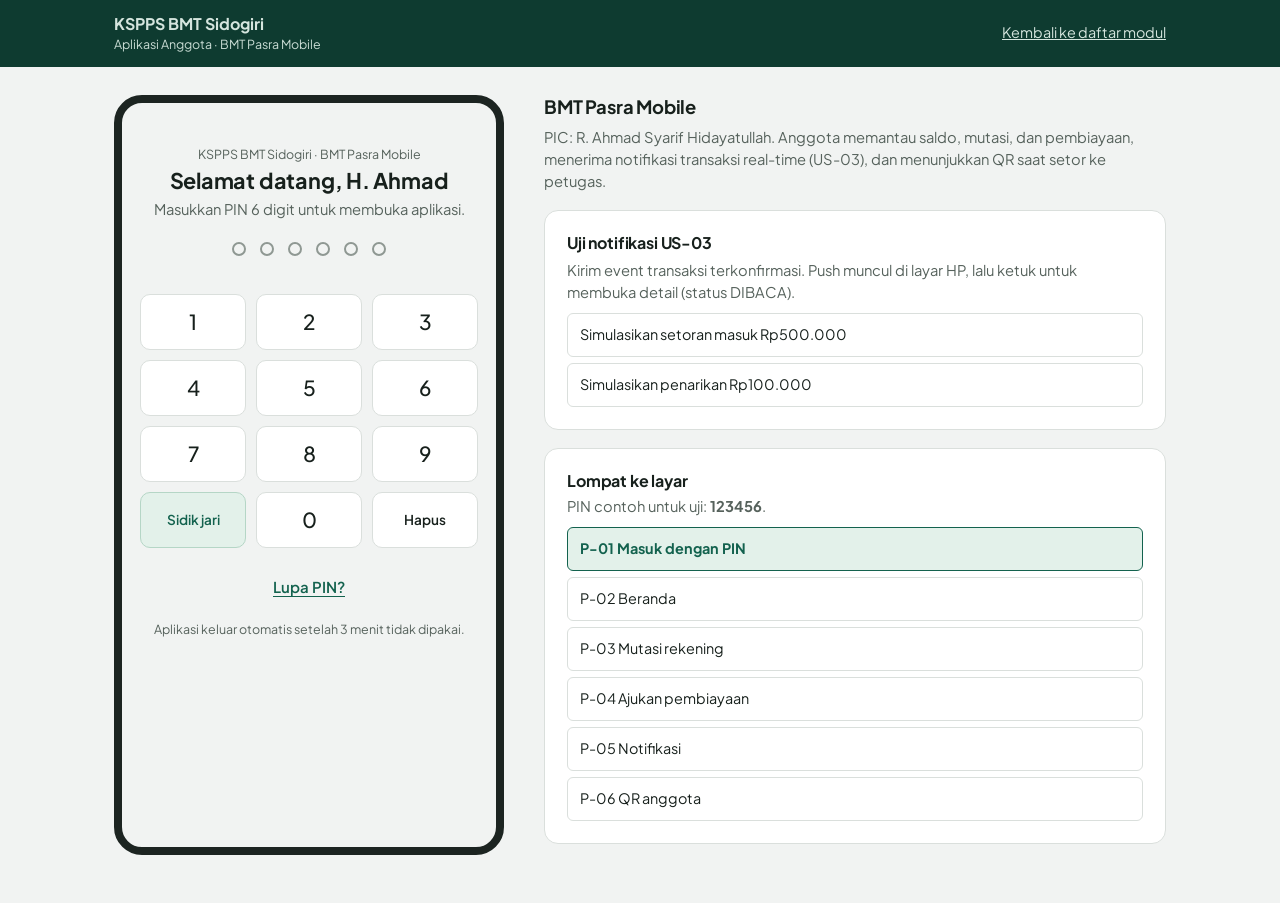
==== anggota.html @ eff4b8c4 "Prototype web UI KSPPS BMT Sidogiri" ====
<!DOCTYPE html>
<html lang="id">
<head>
  <meta charset="utf-8">
  <meta name="viewport" content="width=device-width, initial-scale=1">
  <title>BMT Pasra Mobile · Aplikasi Anggota · BMT Sidogiri</title>
  <link rel="preconnect" href="https://fonts.googleapis.com">
  <link rel="preconnect" href="https://fonts.gstatic.com" crossorigin>
  <link href="https://fonts.googleapis.com/css2?family=Plus+Jakarta+Sans:wght@400;500;600;700;800&display=swap" rel="stylesheet">
  <link rel="stylesheet" href="css/style.css">
</head>
<body class="mobile-page">
  <a class="skip-link" href="#main">Lewati ke konten</a>
  <header class="mobile-top">
    <div class="mobile-top-inner">
      <a class="bo-brand" href="index.html"><strong>KSPPS BMT Sidogiri</strong><span>Aplikasi Anggota · BMT Pasra Mobile</span></a>
      <a href="index.html">Kembali ke daftar modul</a>
    </div>
  </header>

  <main class="mobile-stage" id="main">
    <h1 class="sr-only">Prototype aplikasi anggota BMT Pasra Mobile</h1>
    <div class="phone" aria-label="Layar HP anggota">
      <div id="pushSlot" aria-live="assertive"></div>

      <!-- P-01 PIN -->
      <section class="phone-screen" id="p01" aria-labelledby="p01t">
        <div style="text-align:center;padding-top:22px">
          <p class="m-note">KSPPS BMT Sidogiri · BMT Pasra Mobile</p>
          <h2 id="p01t" style="font-size:1.35rem;margin:4px 0">Selamat datang, H. Ahmad</h2>
          <p style="color:var(--muted);font-size:.92rem">Masukkan PIN 6 digit untuk membuka aplikasi.</p>
        </div>
        <div class="pin-dots" id="pinDots" aria-hidden="true"><i></i><i></i><i></i><i></i><i></i><i></i></div>
        <p class="sr-only" aria-live="polite" id="pinSr"></p>
        <p class="field-error" id="pinErr" role="alert" style="text-align:center;min-height:1.2em"></p>
        <div class="keypad" id="keypad">
          <button type="button" data-k="1">1</button><button type="button" data-k="2">2</button><button type="button" data-k="3">3</button>
          <button type="button" data-k="4">4</button><button type="button" data-k="5">5</button><button type="button" data-k="6">6</button>
          <button type="button" data-k="7">7</button><button type="button" data-k="8">8</button><button type="button" data-k="9">9</button>
          <button type="button" class="small bio" data-k="bio">Sidik jari</button><button type="button" data-k="0">0</button><button type="button" class="small" data-k="del" aria-label="Hapus satu digit">Hapus</button>
        </div>
        <button type="button" class="btn-link" id="btnForgot" style="margin:18px auto 0;min-height:44px">Lupa PIN?</button>
        <p class="m-note" style="text-align:center;margin-top:10px">Aplikasi keluar otomatis setelah 3 menit tidak dipakai.</p>
      </section>

      <!-- P-02 Beranda -->
      <section class="phone-screen" id="p02" hidden aria-labelledby="p02t">
        <div class="m-head"><div><h2 id="p02t">Halo, H. Ahmad</h2><p>ID anggota 04312 · Pasar Dinoyo</p></div>
          <button type="button" class="btn btn-primary" data-go="p06" style="min-height:40px;padding:0 12px;font-size:.85rem">QR saya</button></div>
        <div class="balance"><span>Saldo simpanan</span><strong id="saldoBig"></strong><small id="saldoUpd"></small></div>
        <div class="m-card"><div class="m-row" style="padding:0"><span>Sisa pembiayaan</span><span class="badge badge-green">Lancar</span></div><strong style="font-size:1.1rem" id="sisaBig"></strong></div>
        <button type="button" class="btn btn-secondary btn-block" data-go="p04">Ajukan pembiayaan</button>
        <div class="m-row" style="margin-top:14px;align-items:center"><h3>Transaksi terakhir</h3><button type="button" class="btn-link" data-go="p03" style="min-height:44px">Lihat semua</button></div>
        <div class="m-card" id="recentTx"></div>
      </section>

      <!-- P-03 Mutasi -->
      <section class="phone-screen" id="p03" hidden aria-labelledby="p03t">
        <div class="m-head"><div><h2 id="p03t">Mutasi rekening</h2><p>September 2026</p></div></div>
        <div class="chipbar" id="mutasiFilter" role="group" aria-label="Saring mutasi">
          <button type="button" aria-pressed="true" data-mf="">Semua</button>
          <button type="button" aria-pressed="false" data-mf="Simpanan">Simpanan</button>
          <button type="button" aria-pressed="false" data-mf="Pembiayaan">Pembiayaan</button>
        </div>
        <div class="m-card" style="background:var(--brand-100)"><div class="m-row" style="padding:0"><span style="color:var(--text)">Saldo simpanan akhir</span><strong id="saldoAkhir"></strong></div>
          <p class="m-note" id="mutasiSum"></p></div>
        <div class="m-card" id="mutasiList"></div>
        <p class="m-note">Data contoh ilustrasi dari laporan kelompok.</p>
      </section>

      <!-- P-04 Ajukan pembiayaan -->
      <section class="phone-screen" id="p04" hidden aria-labelledby="p04t">
        <div class="m-head"><div><h2 id="p04t">Ajukan pembiayaan</h2><p>Pengajuan diteruskan ke analis kredit cabang Anda.</p></div></div>
        <div class="m-card"><ol class="mini-track" id="ajuTrack"></ol></div>
        <form id="ajuForm" novalidate style="display:grid;gap:14px">
          <div class="field"><label for="aJumlah">Jumlah pembiayaan</label><input class="input" id="aJumlah" inputmode="numeric" placeholder="Rp 0"></div>
          <div class="field"><label for="aAkad">Akad</label>
            <select class="select" id="aAkad"><option value="">Pilih akad</option><option>Murabahah</option><option>Musyarakah</option><option>Mudharabah</option></select></div>
          <div class="field"><label for="aTujuan">Tujuan pembiayaan</label><input class="input" id="aTujuan" placeholder="Contoh: tambah stok dagangan"></div>
          <div class="field"><label class="check" for="aConsent"><input type="checkbox" id="aConsent"> Saya setuju data simpanan dan usaha saya dipakai untuk menilai kelayakan pembiayaan.</label></div>
          <button class="btn btn-primary btn-block" type="submit" id="aSubmit">Kirim pengajuan</button>
        </form>
      </section>

      <!-- P-05 Notifikasi -->
      <section class="phone-screen" id="p05" hidden aria-labelledby="p05t">
        <div class="m-head"><div><h2 id="p05t">Notifikasi</h2><p>Pemberitahuan setiap ada transaksi di rekening Anda.</p></div></div>
        <div class="chipbar" id="notifFilter" role="group" aria-label="Saring notifikasi">
          <button type="button" aria-pressed="true" data-nf="all">Semua</button>
          <button type="button" aria-pressed="false" data-nf="unread">Belum dibaca</button>
        </div>
        <div class="m-card" id="notifList" style="padding:4px 14px"></div>
        <p class="m-note">Notifikasi yang sama juga dikirim lewat WhatsApp atau SMS.</p>
      </section>

      <!-- Detail transaksi (S3 US-03) -->
      <section class="phone-screen" id="p05d" hidden aria-labelledby="p05dt">
        <div class="m-back"><button type="button" data-go="p05" aria-label="Kembali ke Notifikasi"><svg viewBox="0 0 24 24" aria-hidden="true"><path d="M15 5l-7 7 7 7"/></svg></button><h2 id="p05dt" style="font-size:1.2rem">Detail transaksi</h2></div>
        <div id="notifDetail"></div>
      </section>

      <!-- P-06 QR anggota -->
      <section class="phone-screen" id="p06" hidden aria-labelledby="p06t">
        <div class="m-back"><button type="button" data-go="p02" aria-label="Kembali ke Beranda"><svg viewBox="0 0 24 24" aria-hidden="true"><path d="M15 5l-7 7 7 7"/></svg></button><h2 id="p06t" style="font-size:1.2rem">QR anggota</h2></div>
        <div class="m-card" style="text-align:center;margin-top:8px">
          <svg class="qr" viewBox="0 0 21 21" role="img" aria-label="Penanda tempat QR anggota 04312, bukan kode QR asli" id="qrSvg"></svg>
          <p class="m-note">[QR contoh: kode asli dibuat sistem dari ID anggota]</p>
          <strong style="display:block;margin-top:10px">H. Ahmad</strong>
          <p class="m-note">ID anggota 04312 · Pasar Dinoyo</p>
          <span class="badge badge-green" style="margin-top:8px">Anggota aktif</span>
        </div>
        <div class="m-card" style="background:var(--brand-100)"><strong>Tunjukkan QR ini ke petugas lapangan saat setor.</strong>
          <p style="font-size:.85rem;margin-top:6px">QR ini sama dengan yang tercetak di kartu anggota, jadi tetap bisa dipindai walau HP petugas sedang offline.</p></div>
        <p class="m-note" style="text-align:center">Jangan bagikan foto QR ini ke orang lain. Kartu hilang? Laporkan ke kantor cabang.</p>
      </section>

      <nav class="tabbar" id="tabbar" hidden aria-label="Menu aplikasi anggota">
        <button type="button" data-tab="p02"><svg viewBox="0 0 24 24" aria-hidden="true"><path d="M4 11l8-7 8 7v9h-5v-6H9v6H4z"/></svg>Beranda</button>
        <button type="button" data-tab="p03"><svg viewBox="0 0 24 24" aria-hidden="true"><path d="M8 6h12M8 12h12M8 18h12M4 6h.01M4 12h.01M4 18h.01"/></svg>Mutasi</button>
        <button type="button" data-tab="p04"><svg viewBox="0 0 24 24" aria-hidden="true"><path d="M7 3h7l5 5v13H7z"/><path d="M14 3v5h5M13 12v6M10 15h6"/></svg>Ajukan</button>
        <button type="button" data-tab="p05"><svg viewBox="0 0 24 24" aria-hidden="true"><path d="M6 16V11a6 6 0 0112 0v5l2 2H4z"/><path d="M10 20a2 2 0 004 0"/></svg><span>Notifikasi <span class="tab-count" id="unreadCount"></span></span></button>
      </nav>
    </div>

    <aside class="side" aria-labelledby="sideTitle">
      <h2 id="sideTitle">BMT Pasra Mobile</h2>
      <p>PIC: R. Ahmad Syarif Hidayatullah. Anggota memantau saldo, mutasi, dan pembiayaan, menerima notifikasi transaksi real-time (US-03), dan menunjukkan QR saat setor ke petugas.</p>
      <div class="card">
        <h3>Uji notifikasi US-03</h3>
        <p style="margin-top:6px">Kirim event transaksi terkonfirmasi. Push muncul di layar HP, lalu ketuk untuk membuka detail (status DIBACA).</p>
        <div class="jump">
          <button type="button" id="simIn">Simulasikan setoran masuk Rp500.000</button>
          <button type="button" id="simOut">Simulasikan penarikan Rp100.000</button>
        </div>
      </div>
      <div class="card">
        <h3>Lompat ke layar</h3>
        <p class="field-hint" style="margin-top:4px">PIN contoh untuk uji: <strong>123456</strong>.</p>
        <div class="jump" id="jump">
          <button type="button" data-jump="p01">P-01 Masuk dengan PIN</button>
          <button type="button" data-jump="p02">P-02 Beranda</button>
          <button type="button" data-jump="p03">P-03 Mutasi rekening</button>
          <button type="button" data-jump="p04">P-04 Ajukan pembiayaan</button>
          <button type="button" data-jump="p05">P-05 Notifikasi</button>
          <button type="button" data-jump="p06">P-06 QR anggota</button>
        </div>
      </div>
    </aside>
  </main>

  <script src="js/app.js" defer></script>
  <script src="js/anggota.js" defer></script>
</body>
</html>
---- css/style.css ----
/* BMT Mobile Field System: gaya bersama untuk semua modul.
   Token warna dan tipografi diambil dari halaman Ringkasan di Figma "Tugas APS Projek Akhir". */

:root {
  --brand-900: #0e3b30;   /* header back office, identitas hijau BMT */
  --brand-700: #13624e;   /* tombol utama, tab aktif, progres */
  --brand-100: #e3f1ea;
  --accent: #a86f0a;      /* hanya penanda posisi sekarang di jalur status */
  --accent-100: #fbefd6;
  --accent-text: #7a4f00;

  --bg: #f1f3f2;
  --surface: #ffffff;
  --surface-2: #eceeed;
  --line: #dadfdc;
  --text: #17201c;
  --muted: #56625c;

  --red: #b3261e;
  --red-100: #fce4e2;
  --blue: #1f5c99;
  --blue-100: #e3eef8;

  --radius-s: 6px;
  --radius-m: 10px;
  --radius-l: 14px;

  --font: "Plus Jakarta Sans", system-ui, -apple-system, "Segoe UI", sans-serif;
}

*, *::before, *::after { box-sizing: border-box; }

html { -webkit-text-size-adjust: 100%; }
[hidden] { display: none !important; }

body {
  margin: 0;
  font-family: var(--font);
  font-size: 15px;
  line-height: 1.5;
  color: var(--text);
  background: var(--bg);
}

h1, h2, h3, h4 { margin: 0; line-height: 1.25; letter-spacing: -0.01em; }
h1 { font-size: clamp(1.6rem, 2.4vw + 0.8rem, 2rem); font-weight: 700; }
h2 { font-size: 1.15rem; font-weight: 700; }
h3 { font-size: 1rem; font-weight: 700; }
p { margin: 0; }

a { color: var(--brand-700); }

/* Semua kontrol yang bisa dipakai menunjukkan kursor tangan (R-39). */
a[href], button:not(:disabled), summary, select:not(:disabled),
label[for], input[type="checkbox"]:not(:disabled), input[type="radio"]:not(:disabled),
[role="tab"] { cursor: pointer; }
button:disabled, input:disabled, select:disabled { cursor: not-allowed; }

:focus-visible {
  outline: 3px solid var(--accent);
  outline-offset: 2px;
  border-radius: 4px;
}

.sr-only {
  position: absolute; width: 1px; height: 1px; padding: 0; margin: -1px;
  overflow: hidden; clip: rect(0 0 0 0); white-space: nowrap; border: 0;
}

.skip-link {
  position: absolute; left: 12px; top: -60px; z-index: 100;
  background: var(--surface); color: var(--brand-900); padding: 10px 14px;
  border-radius: var(--radius-s); font-weight: 600;
}
.skip-link:focus { top: 12px; }

/* ---------- Tombol ---------- */
.btn {
  display: inline-flex; align-items: center; justify-content: center; gap: 8px;
  min-height: 44px; padding: 0 18px;
  font: inherit; font-weight: 600; font-size: 0.95rem;
  border-radius: var(--radius-s);
  border: 1.5px solid transparent;
  text-decoration: none; white-space: nowrap;
  transition: background-color 0.15s, border-color 0.15s, color 0.15s;
}
.btn-primary { background: var(--brand-700); color: #fff; }
.btn-primary:hover:not(:disabled) { background: var(--brand-900); }
.btn-primary:active:not(:disabled) { background: #072a22; }
.btn-secondary { background: var(--surface); color: var(--brand-700); border-color: var(--brand-700); }
.btn-secondary:hover:not(:disabled) { background: var(--brand-100); }
.btn-secondary:active:not(:disabled) { background: #cfe6da; }
.btn-danger { background: var(--surface); color: var(--red); border-color: var(--red); }
.btn-danger:hover:not(:disabled) { background: var(--red-100); }
.btn-danger:active:not(:disabled) { background: #f8cfcb; }
.btn:disabled {
  background: var(--surface-2); color: #6b736f;
  border: 1.5px dashed #b9c0bc;
}
.btn-block { width: 100%; }
.btn-link {
  background: none; border: 0; padding: 0; min-height: 0;
  color: var(--brand-700); font: inherit; font-weight: 600;
  text-decoration: underline; text-underline-offset: 3px;
}
.btn-link:hover { color: var(--brand-900); }
.btn-link.danger { color: var(--red); }
.btn-link:disabled { color: #6b736f; text-decoration: none; border: 0; background: none; }

/* ---------- Badge status ---------- */
.badge {
  display: inline-block; padding: 2px 8px; border-radius: 5px;
  font-size: 0.78rem; font-weight: 600; white-space: nowrap; line-height: 1.6;
}
.badge-green { background: var(--brand-100); color: var(--brand-700); }
.badge-amber { background: var(--accent-100); color: var(--accent-text); }
.badge-red { background: var(--red-100); color: var(--red); }
.badge-blue { background: var(--blue-100); color: var(--blue); }
.badge-grey { background: var(--surface-2); color: #47504b; }

/* ---------- Field ---------- */
.field { display: flex; flex-direction: column; gap: 6px; min-width: 0; }
.field label, .field .label { font-size: 0.85rem; font-weight: 600; color: var(--text); }
.input, .select, .textarea {
  width: 100%; min-height: 44px; padding: 10px 12px;
  font: inherit; color: var(--text);
  background: var(--surface);
  border: 1.5px solid #b9c0bc; border-radius: var(--radius-s);
}
.textarea { min-height: 80px; resize: vertical; }
.input:hover, .select:hover, .textarea:hover { border-color: #8f9893; }
.input:focus, .select:focus, .textarea:focus { border-color: var(--brand-700); outline: 3px solid rgba(19, 98, 78, 0.25); outline-offset: 0; }
.input[readonly] { background: var(--surface-2); color: var(--muted); }
.input:disabled, .select:disabled, .textarea:disabled { background: var(--surface-2); color: #6b736f; }
.field.has-error .input, .field.has-error .select, .field.has-error .textarea { border-color: var(--red); }
.field-error { color: var(--red); font-size: 0.8rem; font-weight: 500; min-height: 0; }
.field-hint { color: var(--muted); font-size: 0.8rem; }
.input-row { display: flex; gap: 8px; }
.input-row .input { flex: 1; }

.check {
  display: flex; gap: 10px; align-items: flex-start; font-size: 0.9rem;
}
.check input { width: 20px; height: 20px; margin: 2px 0 0; accent-color: var(--brand-700); flex: none; }

/* ---------- Kartu & tata letak ---------- */
.card {
  background: var(--surface);
  border: 1px solid var(--line);
  border-radius: var(--radius-l);
  padding: 22px;
}
.card > h2 { margin-bottom: 16px; }
.card-head { display: flex; align-items: center; justify-content: space-between; gap: 12px; flex-wrap: wrap; margin-bottom: 16px; }
.card-head h2 { margin: 0; }

.notice {
  padding: 12px 16px; border-radius: var(--radius-m); font-size: 0.92rem; font-weight: 500;
}
.notice-amber { background: var(--accent-100); color: var(--accent-text); }
.notice-red { background: var(--red-100); color: var(--red); border: 1px solid #e9a59f; }
.notice-green { background: var(--brand-100); color: var(--brand-700); }

.kv { display: flex; justify-content: space-between; gap: 16px; padding: 10px 0; border-bottom: 1px solid var(--line); font-size: 0.92rem; }
.kv dt { color: var(--muted); }
.kv dd { margin: 0; font-weight: 600; text-align: right; }

.footnote { color: var(--muted); font-size: 0.8rem; margin-top: 28px; }

/* ---------- Tabel ---------- */
.table-wrap { overflow-x: auto; -webkit-overflow-scrolling: touch; position: relative; }
table { width: 100%; border-collapse: collapse; font-size: 0.9rem; }
thead th {
  text-align: left; font-weight: 600; font-size: 0.8rem; color: #47504b;
  background: var(--surface-2); padding: 10px 14px; white-space: nowrap;
}
tbody td { padding: 12px 14px; border-bottom: 1px solid var(--line); vertical-align: middle; }
tbody tr.is-selected td { background: #e8f2ed; }
td .sub { display: block; color: var(--muted); font-size: 0.8rem; }
.num { font-variant-numeric: tabular-nums; white-space: nowrap; }
.stack .card tbody td, .stack .card thead th { padding-left: 10px; padding-right: 10px; }
.row-select {
  background: none; border: 0; padding: 4px 0; font: inherit; font-weight: 700; color: var(--text);
  text-align: left; min-height: 36px;
}
.row-select:hover { color: var(--brand-700); text-decoration: underline; }

/* ---------- Jalur status (motif identitas: titik emas = posisi sekarang) ---------- */
.track {
  list-style: none; margin: 0; padding: 0;
  display: flex; align-items: flex-start;
}
.track li { flex: 1; display: flex; flex-direction: column; align-items: center; text-align: center; position: relative; min-width: 0; }
.track li::before {
  content: ""; position: absolute; top: 13px; left: calc(-50% + 18px); right: calc(50% + 18px);
  height: 2px; background: var(--line);
}
.track li:first-child::before { display: none; }
.track li.done::before, .track li.current::before { background: var(--brand-700); }
.track .dot {
  width: 28px; height: 28px; border-radius: 50%; display: grid; place-items: center;
  font-size: 0.75rem; font-weight: 600; color: var(--muted);
  border: 1.5px solid #8f9893; background: var(--surface); position: relative; z-index: 1;
}
.track li.done .dot { background: var(--brand-700); border-color: var(--brand-700); color: #fff; }
.track li.current .dot { border: 2.5px solid var(--accent); color: var(--accent-text); background: var(--accent-100); }
.track .step-label { margin-top: 8px; font-size: 0.8rem; color: var(--muted); }
.track li.current .step-label, .track li.done .step-label { color: var(--text); font-weight: 600; }
.track .now { margin-top: 6px; }

.track-v { list-style: none; margin: 0; padding: 0; }
.track-v li { display: grid; grid-template-columns: 24px 1fr; gap: 10px; position: relative; padding-bottom: 14px; }
.track-v li::after {
  content: ""; position: absolute; left: 11px; top: 24px; bottom: 0; width: 2px; background: var(--line);
}
.track-v li:last-child::after { display: none; }
.track-v li.done::after { background: var(--brand-700); }
.track-v .dot { width: 24px; height: 24px; border-radius: 50%; border: 1.5px solid #8f9893; background: var(--surface); display: grid; place-items: center; }
.track-v li.done .dot { background: var(--brand-700); border-color: var(--brand-700); }
.track-v li.current .dot { border: 2.5px solid var(--accent); background: var(--accent-100); }
.track-v .t { font-weight: 600; font-size: 0.92rem; }
.track-v .s { font-size: 0.8rem; color: var(--muted); }
.track-v li.current .s { color: var(--accent-text); }

.check-svg { width: 12px; height: 12px; stroke: #fff; stroke-width: 3; fill: none; }

/* ---------- Bar progres ---------- */
.bar { height: 7px; border-radius: 4px; background: var(--surface-2); overflow: hidden; }
.bar > span { display: block; height: 100%; background: var(--brand-700); border-radius: 4px; transition: width 0.3s; }
.bar.weak > span { background: #8a5a00; }

/* ---------- Toast ---------- */
.toast-region {
  position: fixed; right: 20px; bottom: 20px; z-index: 60;
  display: flex; flex-direction: column; gap: 8px; max-width: min(440px, calc(100vw - 40px));
}
.toast {
  background: var(--brand-900); color: #fff; padding: 12px 16px; border-radius: var(--radius-m);
  font-size: 0.9rem; box-shadow: 0 6px 18px rgba(14, 59, 48, 0.25);
  animation: toast-in 0.2s ease-out;
}
@keyframes toast-in { from { opacity: 0; transform: translateY(6px); } to { opacity: 1; transform: none; } }

/* ---------- Dialog ---------- */
dialog.modal {
  border: 0; border-radius: var(--radius-l); padding: 26px; width: min(460px, calc(100vw - 32px));
  color: var(--text); box-shadow: 0 18px 48px rgba(0, 0, 0, 0.25);
}
dialog.modal::backdrop { background: rgba(23, 32, 28, 0.45); }
dialog.modal h2 { margin-bottom: 8px; }
.modal-actions { display: flex; justify-content: flex-end; gap: 10px; margin-top: 20px; flex-wrap: wrap; }

.spinner {
  width: 30px; height: 30px; border-radius: 50%;
  border: 3px solid var(--surface-2); border-top-color: var(--brand-700);
  animation: spin 0.9s linear infinite;
}
@keyframes spin { to { transform: rotate(360deg); } }

.steps-list { list-style: none; padding: 0; margin: 14px 0 0; font-size: 0.92rem; }
.steps-list li { padding: 4px 0; color: var(--muted); }
.steps-list li.ok { color: var(--text); }
.steps-list li.ok::before { content: "\2713  "; color: var(--brand-700); font-weight: 700; }
.steps-list li.wait::before { content: "\2026  "; }

/* ---------- Status data (kosong, memuat, gagal) ---------- */
.state {
  padding: 26px 20px; border-radius: var(--radius-m); text-align: center;
  background: var(--surface-2); display: flex; flex-direction: column; align-items: center; gap: 8px;
}
.state h3 { font-size: 1rem; }
.state p { color: var(--muted); font-size: 0.88rem; max-width: 46ch; }
.state.error { background: var(--red-100); }
.state.error h3, .state.error p { color: var(--red); }
.skeleton { width: 100%; max-width: 420px; display: grid; gap: 8px; justify-items: center; }
.skeleton span { display: block; height: 10px; border-radius: 5px; background: #d4d9d6; }
.skeleton span:nth-child(1) { width: 90%; }
.skeleton span:nth-child(2) { width: 70%; }
.skeleton span:nth-child(3) { width: 80%; }

/* ---------- Panel uji (kontrol khusus prototype) ---------- */
.testbar {
  border: 1.5px dashed #b9c0bc; border-radius: var(--radius-m); background: var(--surface);
  padding: 0 16px; margin-bottom: 20px; font-size: 0.88rem;
}
.testbar summary { padding: 12px 0; font-weight: 600; color: #47504b; min-height: 44px; display: flex; align-items: center; }
.testbar .testbar-body { display: flex; gap: 16px; flex-wrap: wrap; padding-bottom: 16px; align-items: flex-end; }
.testbar .field { min-width: 220px; }

/* ============================================================
   BACK OFFICE (web)
   ============================================================ */
.bo-header { background: var(--brand-900); color: #fff; }
.bo-header-inner {
  max-width: 1440px; margin: 0 auto; padding: 0 28px;
  display: flex; align-items: center; gap: 24px; min-height: 64px;
}
.bo-brand { color: #fff; text-decoration: none; line-height: 1.25; flex: none; }
.bo-brand strong { display: block; font-size: 1rem; }
.bo-brand span { font-size: 0.78rem; color: #c9dcd4; }
.bo-nav { flex: 1; display: flex; justify-content: center; }
.bo-nav ul { list-style: none; display: flex; gap: 4px; margin: 0; padding: 0; }
.bo-nav a {
  display: flex; align-items: center; min-height: 64px; padding: 0 12px;
  color: #d5e5de; text-decoration: none; font-weight: 500; font-size: 0.93rem;
  border-bottom: 3px solid transparent;
}
.bo-nav a:hover { color: #fff; }
.bo-nav a[aria-current="page"] { color: #fff; font-weight: 700; border-bottom-color: var(--accent); }
.bo-role {
  flex: none; background: rgba(255, 255, 255, 0.1); border-radius: var(--radius-s);
  padding: 7px 12px; font-size: 0.8rem; font-weight: 600;
}

.subnav { background: var(--surface); border-bottom: 1px solid var(--line); }
.subnav-inner { max-width: 1440px; margin: 0 auto; padding: 0 28px; display: flex; gap: 8px; overflow-x: auto; }
.subnav [role="tab"] {
  background: none; border: 0; border-bottom: 3px solid transparent;
  min-height: 48px; padding: 0 12px; font: inherit; font-size: 0.93rem; color: var(--muted); white-space: nowrap;
}
.subnav [role="tab"]:hover { color: var(--text); }
.subnav [role="tab"][aria-selected="true"] { color: var(--brand-700); font-weight: 700; border-bottom-color: var(--brand-700); }

.bo-main { max-width: 1440px; margin: 0 auto; padding: 32px 28px 48px; }
.page-head { margin-bottom: 22px; }
.page-head p { color: var(--muted); margin-top: 6px; }

.layout-2 { display: grid; grid-template-columns: minmax(0, 1fr) 400px; gap: 22px; align-items: start; }
.stack { display: grid; gap: 22px; }
.layout-2 > *, .stack > *, .form-grid > * { min-width: 0; }

.form-grid { display: grid; grid-template-columns: 1fr 1fr; gap: 16px 18px; }
.form-grid .full { grid-column: 1 / -1; }
.form-section { color: var(--brand-700); font-size: 0.98rem; font-weight: 700; margin: 6px 0 -4px; grid-column: 1 / -1; }

.dropzone {
  border: 1.5px dashed #8f9893; border-radius: var(--radius-m); background: var(--bg);
  padding: 24px; text-align: center; display: block;
}
.dropzone.is-over { border-color: var(--brand-700); background: var(--brand-100); }
.dropzone strong { display: block; font-size: 0.95rem; }
.dropzone span { color: var(--muted); font-size: 0.82rem; }
.chips { display: flex; gap: 8px; flex-wrap: wrap; margin-top: 10px; }
.chip { display: inline-flex; align-items: center; gap: 6px; background: var(--surface-2); border-radius: 5px; padding: 2px 4px 2px 8px; font-size: 0.82rem; }
.chip button { background: none; border: 0; width: 28px; height: 28px; border-radius: 4px; font-size: 1rem; color: var(--muted); }
.chip button:hover { background: #d4d9d6; color: var(--text); }

.actions { display: flex; justify-content: flex-end; gap: 10px; flex-wrap: wrap; margin-top: 22px; }

.member-head { display: flex; gap: 12px; align-items: center; margin-bottom: 14px; }
.avatar-initial {
  width: 40px; height: 40px; border-radius: 50%; background: var(--brand-100); color: var(--brand-700);
  display: grid; place-items: center; font-weight: 700; font-size: 0.85rem; flex: none;
}
.member-head .name { font-weight: 700; }
.member-head .meta { font-size: 0.8rem; color: var(--muted); }
.member-head .badge { margin-left: auto; }
.minis { display: grid; grid-template-columns: repeat(3, 1fr); gap: 8px; margin-bottom: 16px; }
.mini { background: var(--surface-2); border-radius: var(--radius-s); padding: 8px 10px; }
.mini span { display: block; font-size: 0.75rem; color: var(--muted); }
.mini strong { font-size: 0.88rem; white-space: nowrap; }
.rules { margin: 0; padding-left: 18px; display: grid; gap: 6px; font-size: 0.92rem; }

.score-top { display: grid; grid-template-columns: auto 1fr; gap: 24px; align-items: end; padding-bottom: 18px; border-bottom: 1px solid var(--line); margin-bottom: 18px; }
.score-num { font-size: 3.4rem; font-weight: 800; line-height: 1; letter-spacing: -0.03em; }
.score-num small { font-size: 1.05rem; font-weight: 600; color: var(--muted); letter-spacing: 0; }
.score-rec { display: flex; gap: 10px; align-items: center; flex-wrap: wrap; margin-top: 10px; font-size: 0.92rem; font-weight: 600; }
.scale-head { display: flex; justify-content: space-between; gap: 10px; font-size: 0.78rem; color: var(--muted); margin-bottom: 8px; }
.scale-head strong { color: var(--text); }
.scale { position: relative; display: grid; grid-template-columns: 60fr 20fr 20fr; gap: 3px; height: 12px; }
.scale span:nth-child(1) { background: var(--red); border-radius: 3px 0 0 3px; }
.scale span:nth-child(2) { background: #8a5a00; }
.scale span:nth-child(3) { background: var(--brand-700); border-radius: 0 3px 3px 0; }
.scale .marker { position: absolute; top: -4px; width: 3px; height: 20px; background: var(--text); border-radius: 2px; transform: translateX(-50%); }
.legend { display: flex; gap: 14px; flex-wrap: wrap; margin-top: 8px; font-size: 0.78rem; color: var(--muted); }
.legend i { display: inline-block; width: 9px; height: 9px; border-radius: 2px; margin-right: 5px; vertical-align: 0; }
.factor { padding: 10px 0; }
.factor-head { display: flex; justify-content: space-between; gap: 10px; align-items: center; margin-bottom: 8px; font-size: 0.92rem; }
.factor.weak .factor-head { color: #7a4f00; }
.factor-head strong { font-variant-numeric: tabular-nums; }

.kpi-strip { display: grid; grid-template-columns: repeat(4, 1fr); background: var(--surface); border: 1px solid var(--line); border-radius: var(--radius-l); margin-bottom: 22px; }
.kpi { padding: 18px 22px; border-left: 1px solid var(--line); }
.kpi:first-child { border-left: 0; }
.kpi span { display: block; font-size: 0.8rem; color: var(--muted); }
.kpi strong { font-size: 1.2rem; font-variant-numeric: tabular-nums; }
.kpi .red { color: var(--red); }

.filters { display: grid; grid-template-columns: repeat(auto-fit, minmax(170px, 1fr)); gap: 14px; align-items: end; }
.filters .filter-actions { display: flex; gap: 10px; }

.seg { display: flex; gap: 8px; flex-wrap: wrap; margin-bottom: 18px; }
.seg button {
  min-height: 44px; padding: 0 14px; border-radius: var(--radius-s);
  border: 1.5px solid #8f9893; background: var(--surface); font: inherit; font-weight: 600; color: var(--text);
}
.seg button:hover { border-color: var(--brand-700); }
.seg button[aria-pressed="true"] { background: var(--brand-700); border-color: var(--brand-700); color: #fff; }
.seg .count { font-weight: 500; font-size: 0.8rem; margin-left: 6px; opacity: 0.85; }

.diff { display: flex; justify-content: space-between; align-items: center; padding: 12px 14px; border-radius: var(--radius-s); font-weight: 600; margin: 12px 0; }
.diff.ok { background: var(--brand-100); color: var(--brand-700); }
.diff.bad { background: var(--red-100); color: var(--red); }

.version { border: 1.5px solid var(--line); background: var(--bg); border-radius: var(--radius-m); padding: 12px 14px; margin-bottom: 10px; }
.version.active { border-color: var(--brand-700); background: var(--brand-100); }
.version .vh { display: flex; gap: 10px; align-items: center; }
.version .vh strong { font-size: 1.05rem; }
.version p { font-size: 0.8rem; color: var(--muted); margin-top: 4px; }
.version p.w { color: var(--text); font-weight: 600; }

.weight-row { display: grid; grid-template-columns: 1fr 110px; gap: 16px; align-items: center; padding: 14px 0; border-bottom: 1px solid var(--line); }
.weight-row .src { font-size: 0.78rem; color: var(--muted); margin: 2px 0 8px; }
.weight-row .bar { max-width: 460px; }
.pct { position: relative; }
.pct .input { padding-right: 32px; text-align: right; }
.pct::after { content: "%"; position: absolute; right: 12px; top: 50%; transform: translateY(-50%); color: var(--muted); }

.list-row { display: flex; justify-content: space-between; align-items: center; gap: 12px; padding: 12px 0; border-bottom: 1px solid var(--line); }
.list-row .sub { display: block; font-size: 0.8rem; color: var(--muted); }

/* ============================================================
   APLIKASI HP (petugas & anggota)
   ============================================================ */
.mobile-page { min-height: 100vh; }
.mobile-top {
  background: var(--brand-900); color: #fff;
}
.mobile-top-inner { max-width: 1100px; margin: 0 auto; padding: 14px 24px; display: flex; align-items: center; justify-content: space-between; gap: 16px; flex-wrap: wrap; }
.mobile-top a { color: #d5e5de; font-size: 0.9rem; }
.mobile-top a:hover { color: #fff; }
.mobile-stage { max-width: 1100px; margin: 0 auto; padding: 28px 24px 48px; display: grid; grid-template-columns: 390px minmax(0, 1fr); gap: 40px; align-items: start; }

.phone {
  width: 390px; height: 800px; max-height: calc(100vh - 140px); min-height: 640px;
  background: var(--bg); border-radius: 28px; border: 8px solid #1c2421;
  overflow: hidden; display: flex; flex-direction: column; position: relative;
}
.phone-screen { flex: 1; overflow-y: auto; padding: 20px 18px; display: flex; flex-direction: column; }
.phone-screen[hidden] { display: none; }
.m-head { display: flex; justify-content: space-between; align-items: flex-start; gap: 10px; margin-bottom: 16px; }
.m-head h2 { font-size: 1.2rem; }
.m-head p { font-size: 0.8rem; color: var(--muted); }
.m-back { display: flex; align-items: center; gap: 6px; }
.m-back button { width: 44px; height: 44px; margin-left: -12px; background: none; border: 0; border-radius: 8px; display: grid; place-items: center; }
.m-back button:hover { background: var(--surface-2); }
.m-back svg { width: 20px; height: 20px; stroke: var(--text); stroke-width: 2.2; fill: none; }
.m-card { background: var(--surface); border-radius: var(--radius-m); padding: 14px; margin-bottom: 12px; }
.m-grow { flex: 1; }
.m-foot { margin-top: 16px; display: grid; gap: 10px; }
.m-row { display: flex; justify-content: space-between; gap: 10px; padding: 7px 0; font-size: 0.9rem; }
.m-row span { color: var(--muted); }
.m-row strong { font-variant-numeric: tabular-nums; }
.m-note { font-size: 0.78rem; color: var(--muted); }

.net-toggle {
  border: 0; border-radius: 6px; padding: 4px 10px; min-height: 32px; font: inherit; font-size: 0.78rem; font-weight: 700;
  background: var(--brand-100); color: var(--brand-700);
}
.net-toggle[aria-pressed="false"] { background: var(--red-100); color: var(--red); }

.tabbar { display: flex; background: var(--surface); border-top: 1px solid var(--line); flex: none; }
.tabbar button {
  flex: 1; min-height: 60px; background: none; border: 0; font: inherit; font-size: 0.78rem; color: var(--muted);
  display: flex; flex-direction: column; align-items: center; justify-content: center; gap: 3px; border-top: 3px solid transparent;
}
.tabbar button[aria-current="page"] { color: var(--brand-700); font-weight: 700; border-top-color: var(--brand-700); }
.tabbar svg { width: 20px; height: 20px; stroke: currentColor; stroke-width: 1.8; fill: none; }
.tabbar .tab-count { background: var(--accent-100); color: var(--accent-text); border-radius: 4px; padding: 0 6px; font-size: 0.72rem; font-weight: 700; }

.scanbox {
  width: 100%; background: var(--surface); border: 0; border-radius: var(--radius-m); padding: 26px 16px;
  display: grid; place-items: center; gap: 10px; font: inherit; color: var(--muted); font-size: 0.85rem;
}
.scanbox:hover { background: #f8faf9; }
.scanframe { width: 150px; height: 96px; position: relative; }
.scanframe i { position: absolute; width: 26px; height: 26px; border: 3px solid var(--brand-900); }
.scanframe i:nth-child(1) { top: 0; left: 0; border-right: 0; border-bottom: 0; border-radius: 6px 0 0 0; }
.scanframe i:nth-child(2) { top: 0; right: 0; border-left: 0; border-bottom: 0; border-radius: 0 6px 0 0; }
.scanframe i:nth-child(3) { bottom: 0; left: 0; border-right: 0; border-top: 0; border-radius: 0 0 0 6px; }
.scanframe i:nth-child(4) { bottom: 0; right: 0; border-left: 0; border-top: 0; border-radius: 0 0 6px 0; }

.choice { display: grid; grid-template-columns: 1fr 1fr; gap: 8px; }
.choice button {
  min-height: 48px; border-radius: var(--radius-s); border: 1.5px solid #8f9893; background: var(--surface);
  font: inherit; font-weight: 600; color: var(--text);
}
.choice button[aria-pressed="true"] { border-color: var(--brand-700); background: var(--brand-100); color: var(--brand-700); }
.amount-input { font-size: 1.6rem; font-weight: 700; min-height: 60px; }

.success-mark { width: 56px; height: 56px; border-radius: 50%; background: var(--brand-100); display: grid; place-items: center; margin: 6px auto 12px; }
.success-mark svg { width: 26px; height: 26px; stroke: var(--brand-700); stroke-width: 3; fill: none; }

.mini-track { display: flex; justify-content: space-between; align-items: center; gap: 4px; }
.mini-track li { list-style: none; display: flex; flex-direction: column; align-items: center; gap: 4px; font-size: 0.72rem; color: var(--muted); flex: 1; text-align: center; }
.mini-track { padding: 0; margin: 0; }
.mini-track .d { width: 12px; height: 12px; border-radius: 50%; background: var(--line); }
.mini-track li.done .d { background: var(--brand-700); }
.mini-track li.current .d { background: var(--accent-100); border: 2.5px solid var(--accent); width: 16px; height: 16px; }
.mini-track li.current, .mini-track li.done { color: var(--text); font-weight: 600; }

.hist-item { padding: 12px 0; border-bottom: 1px solid var(--line); }
.hist-item:last-child { border-bottom: 0; }
.hist-item .top { display: flex; justify-content: space-between; gap: 8px; font-weight: 600; font-size: 0.92rem; }
.hist-item .bottom { display: flex; justify-content: space-between; gap: 8px; align-items: center; margin-top: 4px; font-size: 0.8rem; color: var(--muted); }
.hist-item .why { color: var(--red); font-size: 0.78rem; margin-top: 4px; }

/* Anggota */
.pin-dots { display: flex; justify-content: center; gap: 14px; margin: 22px 0; }
.pin-dots i { width: 14px; height: 14px; border-radius: 50%; border: 2px solid #8f9893; }
.pin-dots i.on { background: var(--brand-700); border-color: var(--brand-700); }
.keypad { display: grid; grid-template-columns: repeat(3, 1fr); gap: 10px; }
.keypad button {
  min-height: 56px; border-radius: var(--radius-m); border: 1px solid var(--line); background: var(--surface);
  font: inherit; font-size: 1.3rem; font-weight: 500; color: var(--text);
}
.keypad button:hover { background: #f8faf9; }
.keypad button:active { background: var(--surface-2); }
.keypad button.small { font-size: 0.85rem; font-weight: 600; }
.keypad button.bio { background: var(--brand-100); color: var(--brand-700); border-color: #b5d6c6; }

.balance { background: var(--brand-900); color: #fff; border-radius: var(--radius-l); padding: 18px; margin-bottom: 12px; }
.balance span { font-size: 0.8rem; color: #c9dcd4; }
.balance strong { display: block; font-size: 1.8rem; letter-spacing: -0.02em; }
.balance small { font-size: 0.76rem; color: #c9dcd4; }
.chipbar { display: flex; gap: 8px; margin-bottom: 12px; flex-wrap: wrap; }
.chipbar button {
  min-height: 40px; padding: 0 12px; border-radius: var(--radius-s); border: 1.5px solid #8f9893; background: var(--surface);
  font: inherit; font-size: 0.85rem; font-weight: 600; color: var(--text);
}
.chipbar button[aria-pressed="true"] { background: var(--brand-700); border-color: var(--brand-700); color: #fff; }
.tx { display: flex; justify-content: space-between; gap: 10px; padding: 12px 0; border-bottom: 1px solid var(--line); font-size: 0.9rem; }
.tx:last-child { border-bottom: 0; }
.tx .n { font-weight: 600; }
.tx .m { font-size: 0.78rem; color: var(--muted); }
.tx .plus { color: var(--brand-700); font-weight: 700; white-space: nowrap; }
.tx .minus { font-weight: 700; white-space: nowrap; }

.notif {
  width: 100%; text-align: left; background: none; border: 0; border-bottom: 1px solid var(--line);
  padding: 12px 4px 12px 18px; font: inherit; color: var(--text); position: relative; display: block;
}
.notif:hover { background: #f8faf9; }
.notif.unread::before { content: ""; position: absolute; left: 4px; top: 19px; width: 8px; height: 8px; border-radius: 50%; background: var(--brand-700); }
.notif strong { display: block; font-size: 0.92rem; }
.notif span { display: block; font-size: 0.8rem; color: var(--muted); }
.notif .sr-state { position: absolute; }

.push {
  position: absolute; left: 10px; right: 10px; top: 10px; z-index: 5;
  background: var(--surface); border-radius: var(--radius-m); box-shadow: 0 8px 24px rgba(0, 0, 0, 0.18);
  border: 0; padding: 12px 14px; text-align: left; font: inherit; color: var(--text);
  animation: toast-in 0.25s ease-out;
}
.push small { display: block; font-size: 0.72rem; color: var(--muted); }
.push strong { display: block; font-size: 0.95rem; }
.push span { font-size: 0.8rem; color: var(--muted); }

.qr { width: 180px; height: 180px; margin: 8px auto; display: block; }

.side h2 { margin-bottom: 8px; }
.side p { color: var(--muted); font-size: 0.92rem; }
.side .card { margin-top: 18px; }
.jump { display: grid; gap: 6px; margin-top: 10px; }
.jump button {
  text-align: left; min-height: 44px; padding: 0 12px; border-radius: var(--radius-s); border: 1px solid var(--line);
  background: var(--surface); font: inherit; font-size: 0.9rem; color: var(--text);
}
.jump button:hover { border-color: var(--brand-700); }
.jump button[aria-current="true"] { border-color: var(--brand-700); background: var(--brand-100); font-weight: 700; color: var(--brand-700); }

/* ============================================================
   INDEX
   ============================================================ */
.index-main { max-width: 1180px; margin: 0 auto; padding: 48px 28px 64px; }
.eyebrow-text { color: var(--brand-700); font-weight: 700; font-size: 0.85rem; margin-bottom: 6px; }
.index-main .lead { color: var(--muted); max-width: 72ch; margin-top: 10px; }
.module-table { margin-top: 30px; background: var(--surface); border: 1px solid var(--line); border-radius: var(--radius-l); overflow: hidden; }
.module-table td:first-child a { font-weight: 700; }
.flows { display: grid; grid-template-columns: 1fr 1fr; gap: 22px; margin-top: 26px; }
.flow { background: var(--brand-100); border-radius: var(--radius-l); padding: 18px 20px; }
.flow h2 { color: var(--brand-700); font-size: 1rem; margin-bottom: 6px; }
.flow p { font-size: 0.92rem; }

/* ============================================================
   RESPONSIF
   ============================================================ */
@media (max-width: 1180px) {
  .layout-2 { grid-template-columns: minmax(0, 1fr) 340px; }
  .bo-nav a { padding: 0 8px; font-size: 0.88rem; }
}

@media (max-width: 980px) {
  .bo-header-inner { flex-wrap: wrap; gap: 0 16px; padding: 10px 20px 0; }
  .bo-brand { order: 1; }
  .bo-role { order: 2; margin-left: auto; }
  .bo-nav { order: 3; flex-basis: 100%; min-width: 0; justify-content: flex-start; overflow-x: auto; }
  .bo-nav a { min-height: 48px; }
  .layout-2 { grid-template-columns: 1fr; }
  .kpi-strip { grid-template-columns: 1fr 1fr; }
  .kpi:nth-child(3) { border-left: 0; }
  .kpi:nth-child(n+3) { border-top: 1px solid var(--line); }
  .mobile-stage { grid-template-columns: 1fr; justify-items: center; }
  .side { width: 100%; max-width: 560px; }
  .flows { grid-template-columns: 1fr; }
}

@media (max-width: 640px) {
  body { font-size: 14.5px; }
  .bo-main, .subnav-inner { padding-left: 16px; padding-right: 16px; }
  .bo-main { padding-top: 22px; }
  .card { padding: 16px; }
  .form-grid { grid-template-columns: 1fr; }
  .track .step-label { font-size: 0.7rem; }
  .track .now .badge { font-size: 0.68rem; padding: 1px 5px; }
  .score-top { grid-template-columns: 1fr; }
  .minis { grid-template-columns: 1fr 1fr; }
  .kpi-strip { grid-template-columns: 1fr; }
  .kpi { border-left: 0; border-top: 1px solid var(--line); }
  .kpi:first-child { border-top: 0; }
  .actions .btn, .modal-actions .btn { flex: 1 1 auto; }
  .weight-row { grid-template-columns: 1fr 96px; }
  .mobile-stage { padding: 0 0 32px; }
  .phone { width: 100%; border: 0; border-radius: 0; height: auto; min-height: calc(100vh - 56px); max-height: none; }
  .side { padding: 0 16px; }
  .index-main { padding: 32px 16px 48px; }
  .mobile-top-inner { padding: 12px 16px; }
}

@media (prefers-reduced-motion: reduce) {
  *, *::before, *::after { animation-duration: 0.01ms !important; animation-iteration-count: 1 !important; transition-duration: 0.01ms !important; }
  .spinner { animation: none; border-top-color: var(--brand-700); }
}

@media print {
  .bo-header, .subnav, .testbar, .actions, .toast-region, .filters, .btn { display: none !important; }
  body { background: #fff; }
  .card { border: 0; }
}
.mobile-top .bo-brand { order: 0; }
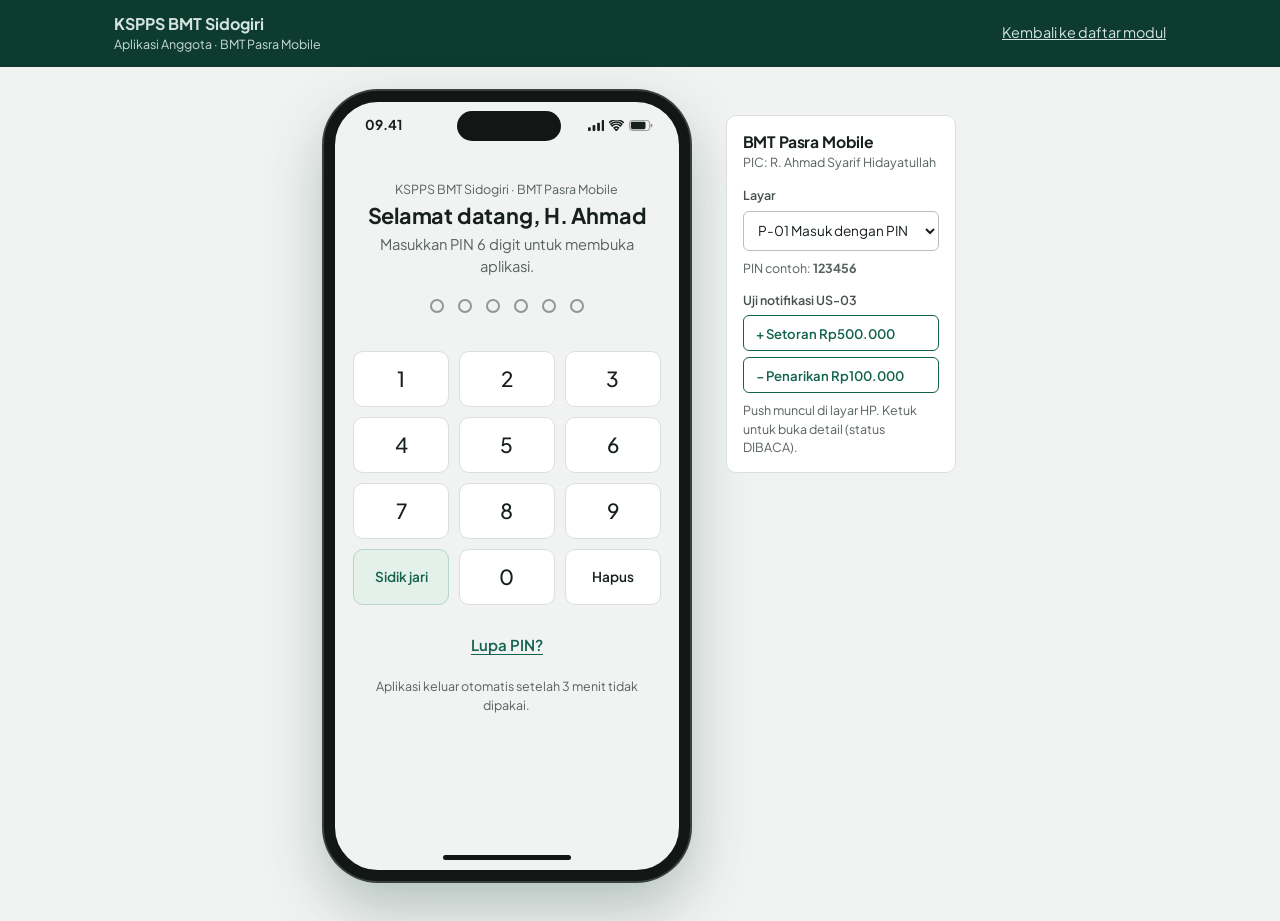
==== commit f0cd955a: "Bingkai HP realistis dan pilihan layar ringkas" ====
--- a/anggota.html
+++ b/anggota.html
@@ -21,6 +21,15 @@
   <main class="mobile-stage" id="main">
     <h1 class="sr-only">Prototype aplikasi anggota BMT Pasra Mobile</h1>
     <div class="phone" aria-label="Layar HP anggota">
+      <div class="phone-status" aria-hidden="true">
+        <span class="ps-time">09.41</span>
+        <span class="ps-island"></span>
+        <span class="ps-icons">
+          <svg viewBox="0 0 18 12"><rect x="0" y="8" width="3" height="4" rx="1"/><rect x="5" y="5.5" width="3" height="6.5" rx="1"/><rect x="10" y="3" width="3" height="9" rx="1"/><rect x="15" y="0" width="3" height="12" rx="1"/></svg>
+          <svg viewBox="0 0 16 12"><path d="M8 11.5l2.4-2.9a3.6 3.6 0 00-4.8 0zM3.6 6.4a6.6 6.6 0 018.8 0l1.6-1.9a9.1 9.1 0 00-12 0zM.4 2.6a11.6 11.6 0 0115.2 0" fill="none" stroke="currentColor" stroke-width="1.6" stroke-linecap="round"/></svg>
+          <svg viewBox="0 0 26 12"><rect x=".5" y=".5" width="22" height="11" rx="3" fill="none" stroke="currentColor" opacity=".45"/><rect x="2" y="2" width="16" height="8" rx="1.6"/><rect x="23.6" y="4" width="1.8" height="4" rx=".9" opacity=".45"/></svg>
+        </span>
+      </div>
       <div id="pushSlot" aria-live="assertive"></div>
 
       <!-- P-01 PIN -->
@@ -120,31 +129,29 @@
         <button type="button" data-tab="p04"><svg viewBox="0 0 24 24" aria-hidden="true"><path d="M7 3h7l5 5v13H7z"/><path d="M14 3v5h5M13 12v6M10 15h6"/></svg>Ajukan</button>
         <button type="button" data-tab="p05"><svg viewBox="0 0 24 24" aria-hidden="true"><path d="M6 16V11a6 6 0 0112 0v5l2 2H4z"/><path d="M10 20a2 2 0 004 0"/></svg><span>Notifikasi <span class="tab-count" id="unreadCount"></span></span></button>
       </nav>
+      <div class="home-bar" aria-hidden="true"><span></span></div>
     </div>
 
     <aside class="side" aria-labelledby="sideTitle">
       <h2 id="sideTitle">BMT Pasra Mobile</h2>
-      <p>PIC: R. Ahmad Syarif Hidayatullah. Anggota memantau saldo, mutasi, dan pembiayaan, menerima notifikasi transaksi real-time (US-03), dan menunjukkan QR saat setor ke petugas.</p>
-      <div class="card">
-        <h3>Uji notifikasi US-03</h3>
-        <p style="margin-top:6px">Kirim event transaksi terkonfirmasi. Push muncul di layar HP, lalu ketuk untuk membuka detail (status DIBACA).</p>
-        <div class="jump">
-          <button type="button" id="simIn">Simulasikan setoran masuk Rp500.000</button>
-          <button type="button" id="simOut">Simulasikan penarikan Rp100.000</button>
-        </div>
+      <p class="side-pic">PIC: R. Ahmad Syarif Hidayatullah</p>
+      <label class="side-label" for="jumpSel">Layar</label>
+      <select class="select side-select" id="jumpSel">
+        <option value="p01">P-01 Masuk dengan PIN</option>
+        <option value="p02">P-02 Beranda</option>
+        <option value="p03">P-03 Mutasi rekening</option>
+        <option value="p04">P-04 Ajukan pembiayaan</option>
+        <option value="p05">P-05 Notifikasi</option>
+        <option value="p05d" disabled>Detail transaksi (dari notifikasi)</option>
+        <option value="p06">P-06 QR anggota</option>
+      </select>
+      <p class="side-hint">PIN contoh: <strong>123456</strong></p>
+      <p class="side-label" style="margin-top:14px">Uji notifikasi US-03</p>
+      <div class="side-actions">
+        <button type="button" class="btn btn-secondary btn-sm" id="simIn">+ Setoran Rp500.000</button>
+        <button type="button" class="btn btn-secondary btn-sm" id="simOut">− Penarikan Rp100.000</button>
       </div>
-      <div class="card">
-        <h3>Lompat ke layar</h3>
-        <p class="field-hint" style="margin-top:4px">PIN contoh untuk uji: <strong>123456</strong>.</p>
-        <div class="jump" id="jump">
-          <button type="button" data-jump="p01">P-01 Masuk dengan PIN</button>
-          <button type="button" data-jump="p02">P-02 Beranda</button>
-          <button type="button" data-jump="p03">P-03 Mutasi rekening</button>
-          <button type="button" data-jump="p04">P-04 Ajukan pembiayaan</button>
-          <button type="button" data-jump="p05">P-05 Notifikasi</button>
-          <button type="button" data-jump="p06">P-06 QR anggota</button>
-        </div>
-      </div>
+      <p class="side-hint">Push muncul di layar HP. Ketuk untuk buka detail (status DIBACA).</p>
     </aside>
   </main>
 
--- a/css/style.css
+++ b/css/style.css
@@ -429,14 +429,30 @@
 .mobile-top-inner { max-width: 1100px; margin: 0 auto; padding: 14px 24px; display: flex; align-items: center; justify-content: space-between; gap: 16px; flex-wrap: wrap; }
 .mobile-top a { color: #d5e5de; font-size: 0.9rem; }
 .mobile-top a:hover { color: #fff; }
-.mobile-stage { max-width: 1100px; margin: 0 auto; padding: 28px 24px 48px; display: grid; grid-template-columns: 390px minmax(0, 1fr); gap: 40px; align-items: start; }
-
+.mobile-stage {
+  max-width: 1100px; margin: 0 auto; padding: 24px 24px 40px;
+  display: grid; grid-template-columns: auto 230px; justify-content: center; gap: 36px; align-items: start;
+}
+
+/* Bingkai HP: proporsi layar 390 x 844 (19,5:9), tinggi menyesuaikan jendela browser. */
 .phone {
-  width: 390px; height: 800px; max-height: calc(100vh - 140px); min-height: 640px;
-  background: var(--bg); border-radius: 28px; border: 8px solid #1c2421;
+  height: min(844px, calc(100vh - 110px)); min-height: 640px; aspect-ratio: 390 / 844;
+  background: var(--bg); border-radius: 54px; border: 11px solid #121614;
+  box-shadow: 0 0 0 2px #3a413d, 0 26px 60px rgba(14, 59, 48, 0.28);
   overflow: hidden; display: flex; flex-direction: column; position: relative;
 }
-.phone-screen { flex: 1; overflow-y: auto; padding: 20px 18px; display: flex; flex-direction: column; }
+.phone-status {
+  flex: none; height: 48px; padding: 0 26px 0 30px;
+  display: grid; grid-template-columns: 1fr auto 1fr; align-items: center;
+  font-size: 0.85rem; font-weight: 700; color: var(--text);
+}
+.ps-island { width: 104px; height: 30px; border-radius: 20px; background: #121614; }
+.ps-icons { display: flex; justify-content: flex-end; align-items: center; gap: 5px; }
+.ps-icons svg { height: 11px; width: auto; fill: currentColor; color: var(--text); }
+.home-bar { flex: none; height: 24px; display: grid; place-items: center; }
+.home-bar span { width: 128px; height: 5px; border-radius: 3px; background: #121614; }
+.tabbar:not([hidden]) + .home-bar { background: var(--surface); }
+.phone-screen { flex: 1; overflow-y: auto; padding: 8px 18px 20px; display: flex; flex-direction: column; }
 .phone-screen[hidden] { display: none; }
 .m-head { display: flex; justify-content: space-between; align-items: flex-start; gap: 10px; margin-bottom: 16px; }
 .m-head h2 { font-size: 1.2rem; }
@@ -547,7 +563,7 @@
 .notif .sr-state { position: absolute; }
 
 .push {
-  position: absolute; left: 10px; right: 10px; top: 10px; z-index: 5;
+  position: absolute; left: 10px; right: 10px; top: 50px; z-index: 5;
   background: var(--surface); border-radius: var(--radius-m); box-shadow: 0 8px 24px rgba(0, 0, 0, 0.18);
   border: 0; padding: 12px 14px; text-align: left; font: inherit; color: var(--text);
   animation: toast-in 0.25s ease-out;
@@ -558,16 +574,18 @@
 
 .qr { width: 180px; height: 180px; margin: 8px auto; display: block; }
 
-.side h2 { margin-bottom: 8px; }
-.side p { color: var(--muted); font-size: 0.92rem; }
-.side .card { margin-top: 18px; }
-.jump { display: grid; gap: 6px; margin-top: 10px; }
-.jump button {
-  text-align: left; min-height: 44px; padding: 0 12px; border-radius: var(--radius-s); border: 1px solid var(--line);
-  background: var(--surface); font: inherit; font-size: 0.9rem; color: var(--text);
-}
-.jump button:hover { border-color: var(--brand-700); }
-.jump button[aria-current="true"] { border-color: var(--brand-700); background: var(--brand-100); font-weight: 700; color: var(--brand-700); }
+/* Panel kecil di samping HP untuk pindah layar saat pengujian. */
+.side {
+  position: sticky; top: 24px; margin-top: 24px;
+  background: var(--surface); border: 1px solid var(--line); border-radius: var(--radius-m); padding: 16px;
+}
+.side h2 { font-size: 0.98rem; }
+.side .side-pic { color: var(--muted); font-size: 0.78rem; margin-top: 2px; }
+.side .side-label { display: block; font-size: 0.78rem; font-weight: 600; color: #47504b; margin: 14px 0 6px; }
+.side-select { min-height: 40px; padding: 7px 10px; font-size: 0.85rem; }
+.side .side-hint { color: var(--muted); font-size: 0.78rem; margin-top: 8px; line-height: 1.45; }
+.side-actions { display: grid; gap: 6px; }
+.btn-sm { min-height: 36px; padding: 0 12px; font-size: 0.82rem; justify-content: flex-start; }
 
 /* ============================================================
    INDEX
@@ -601,7 +619,7 @@
   .kpi:nth-child(3) { border-left: 0; }
   .kpi:nth-child(n+3) { border-top: 1px solid var(--line); }
   .mobile-stage { grid-template-columns: 1fr; justify-items: center; }
-  .side { width: 100%; max-width: 560px; }
+  .side { position: static; width: 100%; max-width: 390px; margin-top: 0; }
   .flows { grid-template-columns: 1fr; }
 }
 
@@ -621,8 +639,11 @@
   .actions .btn, .modal-actions .btn { flex: 1 1 auto; }
   .weight-row { grid-template-columns: 1fr 96px; }
   .mobile-stage { padding: 0 0 32px; }
-  .phone { width: 100%; border: 0; border-radius: 0; height: auto; min-height: calc(100vh - 56px); max-height: none; }
-  .side { padding: 0 16px; }
+  .phone { width: 100%; border: 0; border-radius: 0; box-shadow: none; aspect-ratio: auto; height: auto; min-height: calc(100vh - 56px); }
+  .phone-status, .home-bar { display: none; }
+  .push { top: 10px; }
+  .side { width: calc(100% - 32px); }
+  .side-select, .btn-sm { min-height: 44px; }
   .index-main { padding: 32px 16px 48px; }
   .mobile-top-inner { padding: 12px 16px; }
 }
@@ -638,3 +659,4 @@
   .card { border: 0; }
 }
 .mobile-top .bo-brand { order: 0; }
+.phone-screen h2[tabindex="-1"]:focus { outline: none; }
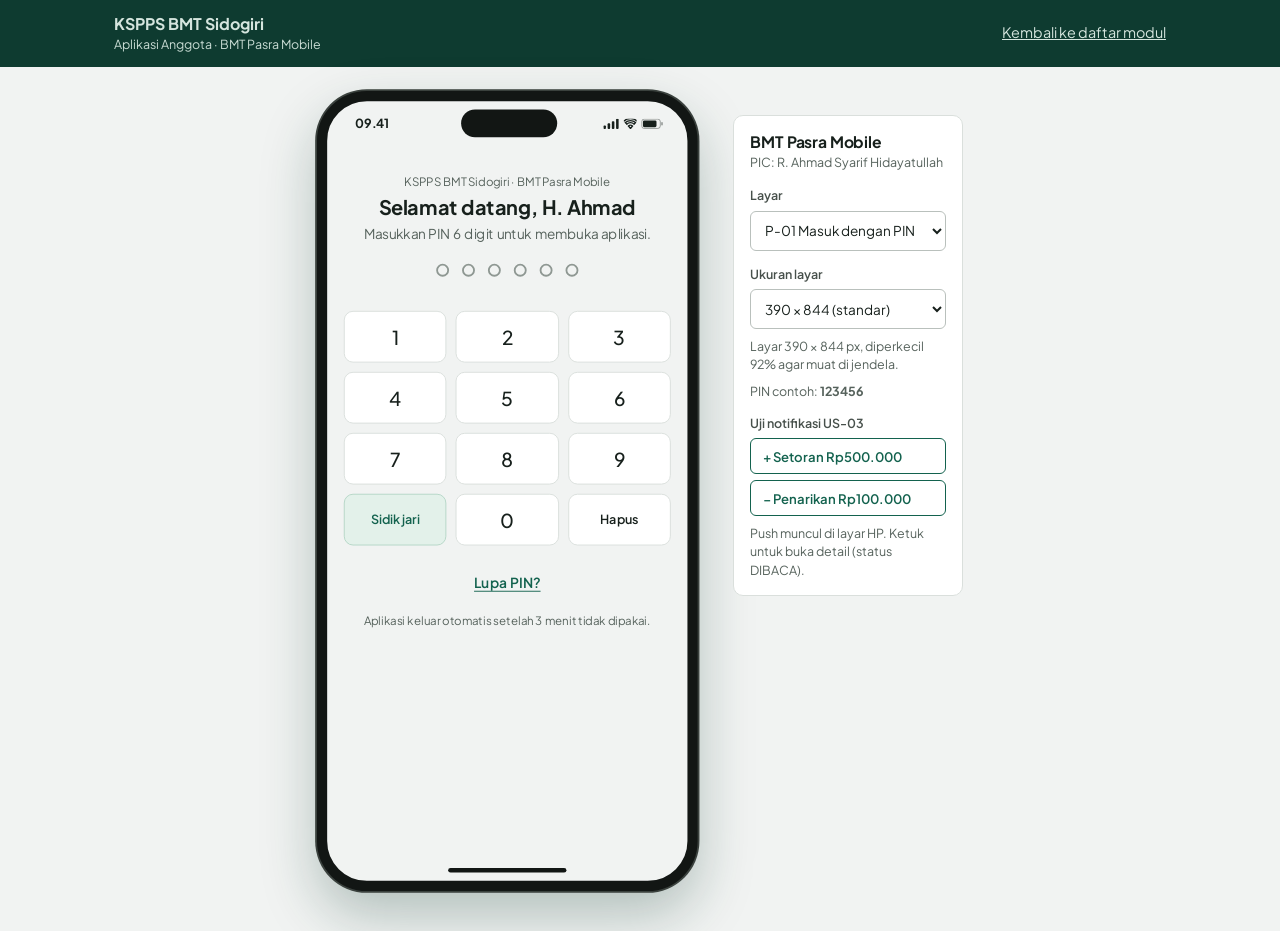
==== commit 6b4132de: "Pilihan ukuran layar iPhone" ====
--- a/anggota.html
+++ b/anggota.html
@@ -20,6 +20,7 @@
 
   <main class="mobile-stage" id="main">
     <h1 class="sr-only">Prototype aplikasi anggota BMT Pasra Mobile</h1>
+    <div class="phone-wrap">
     <div class="phone" aria-label="Layar HP anggota">
       <div class="phone-status" aria-hidden="true">
         <span class="ps-time">09.41</span>
@@ -131,6 +132,7 @@
       </nav>
       <div class="home-bar" aria-hidden="true"><span></span></div>
     </div>
+    </div>
 
     <aside class="side" aria-labelledby="sideTitle">
       <h2 id="sideTitle">BMT Pasra Mobile</h2>
@@ -145,6 +147,15 @@
         <option value="p05d" disabled>Detail transaksi (dari notifikasi)</option>
         <option value="p06">P-06 QR anggota</option>
       </select>
+      <label class="side-label" for="sizeSel">Ukuran layar</label>
+      <select class="select side-select" id="sizeSel">
+        <option value="320x568">320 × 568 (minimum)</option>
+        <option value="375x667">375 × 667 (SE / 8)</option>
+        <option value="375x812">375 × 812 (X / mini)</option>
+        <option value="390x844" selected>390 × 844 (standar)</option>
+        <option value="430x932">430 × 932 (Pro Max)</option>
+      </select>
+      <p class="side-hint" id="sizeNote"></p>
       <p class="side-hint">PIN contoh: <strong>123456</strong></p>
       <p class="side-label" style="margin-top:14px">Uji notifikasi US-03</p>
       <div class="side-actions">
--- a/css/style.css
+++ b/css/style.css
@@ -434,9 +434,11 @@
   display: grid; grid-template-columns: auto 230px; justify-content: center; gap: 36px; align-items: start;
 }
 
-/* Bingkai HP: proporsi layar 390 x 844 (19,5:9), tinggi menyesuaikan jendela browser. */
+/* Bingkai HP. Lebar dan tinggi diatur js/app.js sesuai pilihan Ukuran layar
+   (layar 390 x 844 px + bezel 11 px), lalu diperkecil dengan transform bila tidak muat. */
+.phone-wrap { position: relative; }
 .phone {
-  height: min(844px, calc(100vh - 110px)); min-height: 640px; aspect-ratio: 390 / 844;
+  width: 412px; height: 866px; transform-origin: top left;
   background: var(--bg); border-radius: 54px; border: 11px solid #121614;
   box-shadow: 0 0 0 2px #3a413d, 0 26px 60px rgba(14, 59, 48, 0.28);
   overflow: hidden; display: flex; flex-direction: column; position: relative;
@@ -452,6 +454,16 @@
 .home-bar { flex: none; height: 24px; display: grid; place-items: center; }
 .home-bar span { width: 128px; height: 5px; border-radius: 3px; background: #121614; }
 .tabbar:not([hidden]) + .home-bar { background: var(--surface); }
+/* iPhone klasik (SE / 8 / 320 px): bezel atas-bawah tebal, tanpa dynamic island dan home indicator. */
+.phone.classic { border-width: 58px 12px; border-radius: 44px; }
+.phone.classic .ps-island { visibility: hidden; }
+.phone.classic .phone-status { height: 28px; padding: 0 16px; font-size: 0.78rem; }
+.phone.classic .home-bar { display: none; }
+.phone.classic .push { top: 32px; }
+.phone-wrap:has(.phone.classic)::after {
+  content: ""; position: absolute; left: 50%; bottom: 9px; width: 40px; height: 40px; margin-left: -20px;
+  border-radius: 50%; border: 2px solid #3a413d;
+}
 .phone-screen { flex: 1; overflow-y: auto; padding: 8px 18px 20px; display: flex; flex-direction: column; }
 .phone-screen[hidden] { display: none; }
 .m-head { display: flex; justify-content: space-between; align-items: flex-start; gap: 10px; margin-bottom: 16px; }
@@ -639,11 +651,14 @@
   .actions .btn, .modal-actions .btn { flex: 1 1 auto; }
   .weight-row { grid-template-columns: 1fr 96px; }
   .mobile-stage { padding: 0 0 32px; }
-  .phone { width: 100%; border: 0; border-radius: 0; box-shadow: none; aspect-ratio: auto; height: auto; min-height: calc(100vh - 56px); }
+  .phone-wrap { width: 100%; }
+  .phone-wrap::after { display: none; }
+  .phone, .phone.classic { width: 100%; border: 0; border-radius: 0; box-shadow: none; height: auto; min-height: calc(100vh - 56px); transform: none; }
   .phone-status, .home-bar { display: none; }
   .push { top: 10px; }
   .side { width: calc(100% - 32px); }
   .side-select, .btn-sm { min-height: 44px; }
+  label[for="sizeSel"], #sizeSel, #sizeNote { display: none; }
   .index-main { padding: 32px 16px 48px; }
   .mobile-top-inner { padding: 12px 16px; }
 }
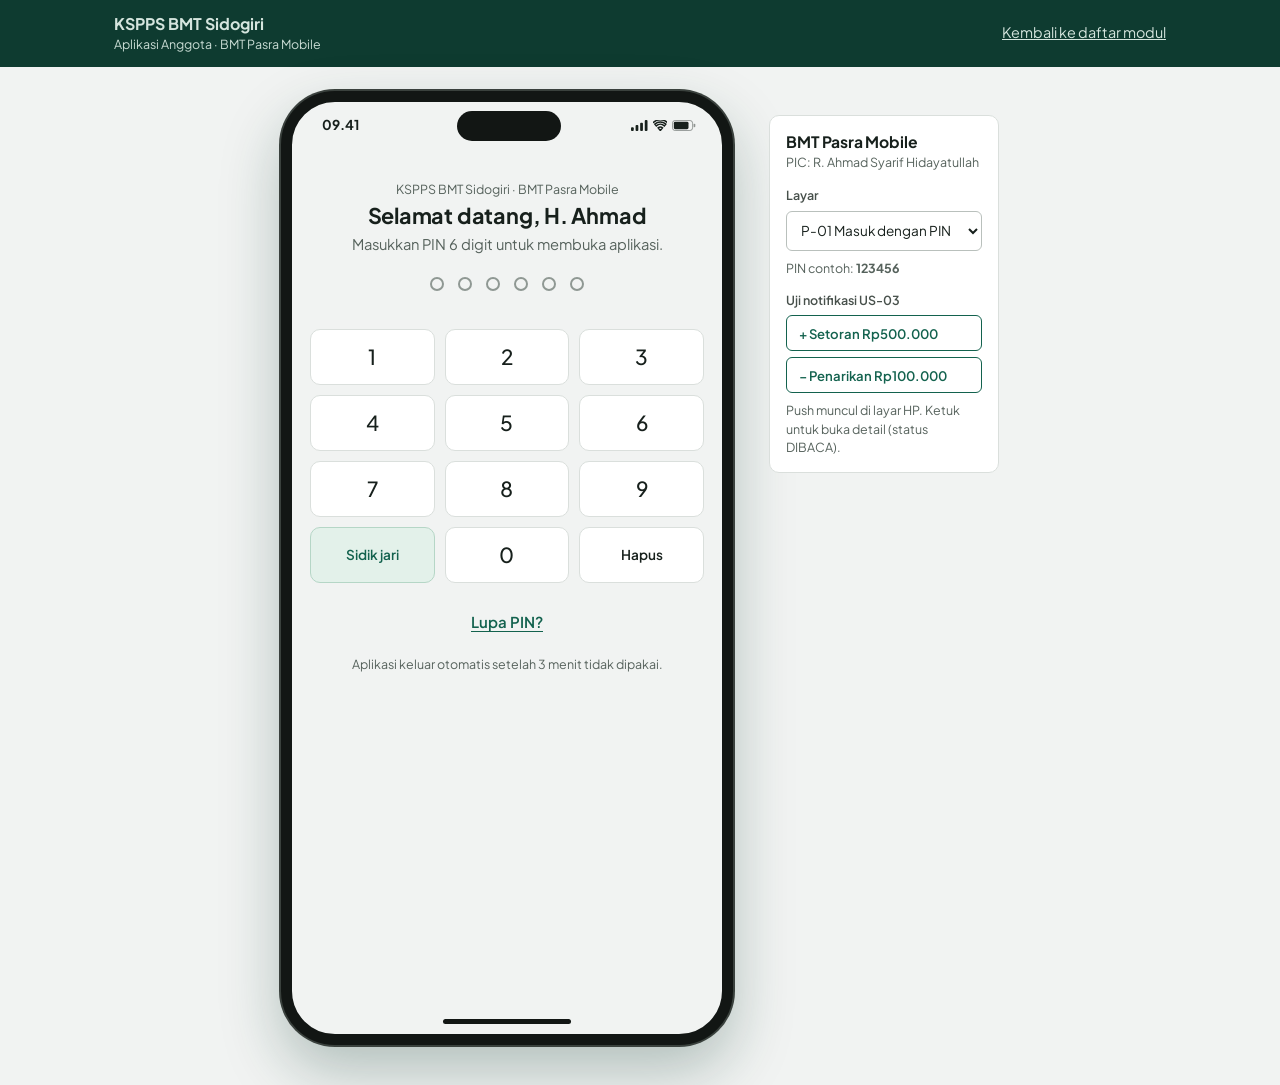
==== commit a9c1fe02: "HP ukuran Pro Max dan hapus scrollbar layar" ====
--- a/anggota.html
+++ b/anggota.html
@@ -147,15 +147,6 @@
         <option value="p05d" disabled>Detail transaksi (dari notifikasi)</option>
         <option value="p06">P-06 QR anggota</option>
       </select>
-      <label class="side-label" for="sizeSel">Ukuran layar</label>
-      <select class="select side-select" id="sizeSel">
-        <option value="320x568">320 × 568 (minimum)</option>
-        <option value="375x667">375 × 667 (SE / 8)</option>
-        <option value="375x812">375 × 812 (X / mini)</option>
-        <option value="390x844" selected>390 × 844 (standar)</option>
-        <option value="430x932">430 × 932 (Pro Max)</option>
-      </select>
-      <p class="side-hint" id="sizeNote"></p>
       <p class="side-hint">PIN contoh: <strong>123456</strong></p>
       <p class="side-label" style="margin-top:14px">Uji notifikasi US-03</p>
       <div class="side-actions">
--- a/css/style.css
+++ b/css/style.css
@@ -434,11 +434,10 @@
   display: grid; grid-template-columns: auto 230px; justify-content: center; gap: 36px; align-items: start;
 }
 
-/* Bingkai HP. Lebar dan tinggi diatur js/app.js sesuai pilihan Ukuran layar
-   (layar 390 x 844 px + bezel 11 px), lalu diperkecil dengan transform bila tidak muat. */
+/* Bingkai HP ukuran iPhone Pro Max: layar 430 x 932 px + bezel 11 px, tampil ukuran asli. */
 .phone-wrap { position: relative; }
 .phone {
-  width: 412px; height: 866px; transform-origin: top left;
+  width: 452px; height: 954px;
   background: var(--bg); border-radius: 54px; border: 11px solid #121614;
   box-shadow: 0 0 0 2px #3a413d, 0 26px 60px rgba(14, 59, 48, 0.28);
   overflow: hidden; display: flex; flex-direction: column; position: relative;
@@ -454,17 +453,9 @@
 .home-bar { flex: none; height: 24px; display: grid; place-items: center; }
 .home-bar span { width: 128px; height: 5px; border-radius: 3px; background: #121614; }
 .tabbar:not([hidden]) + .home-bar { background: var(--surface); }
-/* iPhone klasik (SE / 8 / 320 px): bezel atas-bawah tebal, tanpa dynamic island dan home indicator. */
-.phone.classic { border-width: 58px 12px; border-radius: 44px; }
-.phone.classic .ps-island { visibility: hidden; }
-.phone.classic .phone-status { height: 28px; padding: 0 16px; font-size: 0.78rem; }
-.phone.classic .home-bar { display: none; }
-.phone.classic .push { top: 32px; }
-.phone-wrap:has(.phone.classic)::after {
-  content: ""; position: absolute; left: 50%; bottom: 9px; width: 40px; height: 40px; margin-left: -20px;
-  border-radius: 50%; border: 2px solid #3a413d;
-}
-.phone-screen { flex: 1; overflow-y: auto; padding: 8px 18px 20px; display: flex; flex-direction: column; }
+.phone-screen {
+  flex: 1; overflow-y: auto; overflow-x: hidden; scrollbar-width: none; -ms-overflow-style: none; padding: 8px 18px 20px; display: flex; flex-direction: column; }
+.phone-screen::-webkit-scrollbar { display: none; }
 .phone-screen[hidden] { display: none; }
 .m-head { display: flex; justify-content: space-between; align-items: flex-start; gap: 10px; margin-bottom: 16px; }
 .m-head h2 { font-size: 1.2rem; }
@@ -652,13 +643,11 @@
   .weight-row { grid-template-columns: 1fr 96px; }
   .mobile-stage { padding: 0 0 32px; }
   .phone-wrap { width: 100%; }
-  .phone-wrap::after { display: none; }
-  .phone, .phone.classic { width: 100%; border: 0; border-radius: 0; box-shadow: none; height: auto; min-height: calc(100vh - 56px); transform: none; }
+  .phone { width: 100%; border: 0; border-radius: 0; box-shadow: none; height: auto; min-height: calc(100vh - 56px); }
   .phone-status, .home-bar { display: none; }
   .push { top: 10px; }
   .side { width: calc(100% - 32px); }
   .side-select, .btn-sm { min-height: 44px; }
-  label[for="sizeSel"], #sizeSel, #sizeNote { display: none; }
   .index-main { padding: 32px 16px 48px; }
   .mobile-top-inner { padding: 12px 16px; }
 }
@@ -675,3 +664,4 @@
 }
 .mobile-top .bo-brand { order: 0; }
 .phone-screen h2[tabindex="-1"]:focus { outline: none; }
+.m-row .badge { align-self: flex-start; }
